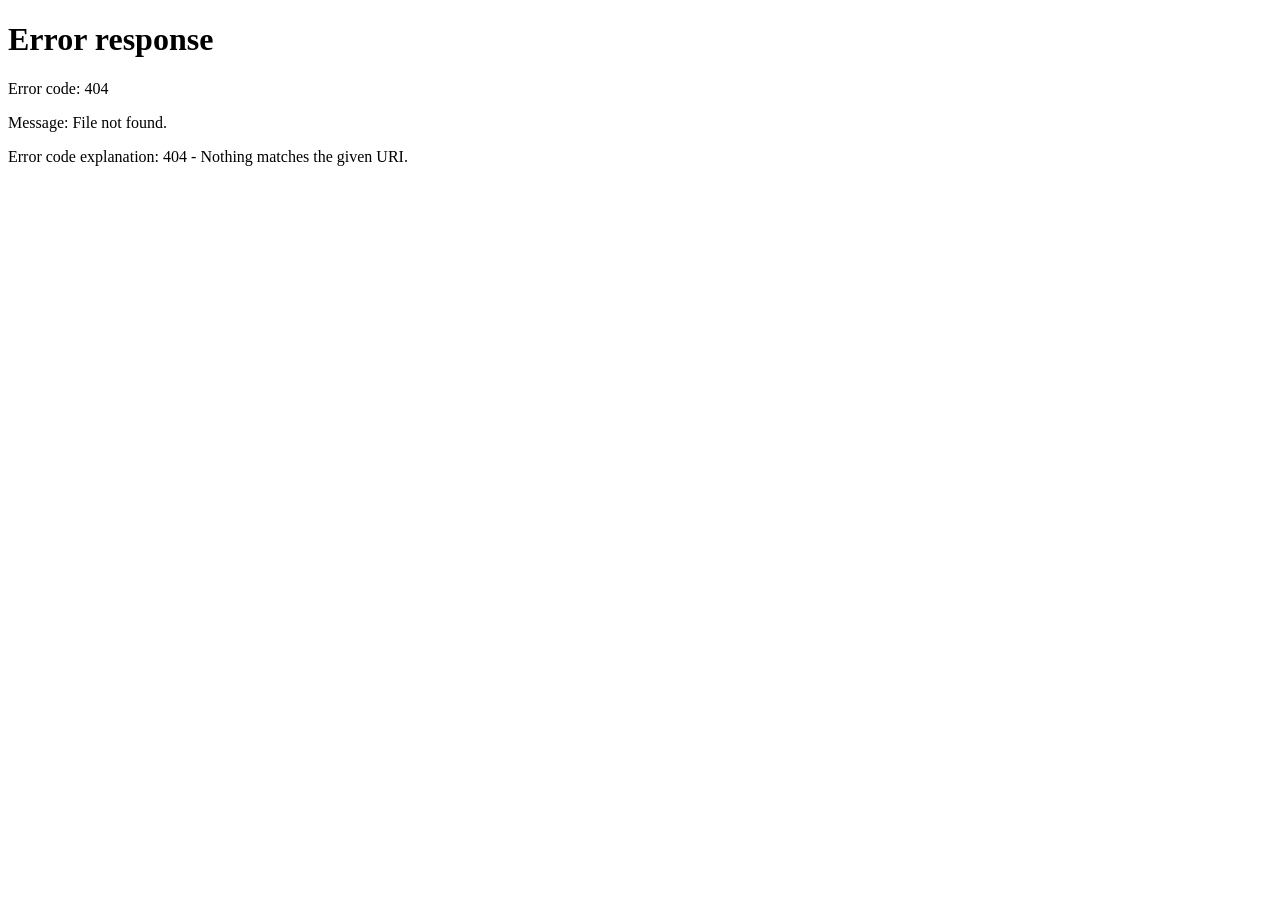
==== web/pages/desert-task.html @ 8a4de7e2 "Initial commit — HRI misinfo study web app" ====
<!DOCTYPE html>
<html lang="en">
<head>
  <meta charset="UTF-8" />
  <meta name="viewport" content="width=device-width, initial-scale=1.0" />
  <title>Desert Survival Task</title>
  <link rel="stylesheet" href="../styles/main.css" />
</head>
<body>
<div class="page">
  <div class="study-header">
    <span class="study-label">Desert Survival Study</span>
    <span class="pid-label" id="pid-display"></span>
  </div>

  <div class="card">
    <div class="placeholder-box">
      [PLACEHOLDER] Desert survival scenario text will go here.
    </div>
    <button class="btn btn-primary" onclick="window.location.href='ranking-initial.html'">Continue</button>
  </div>
</div>

<script src="../scripts/session.js"></script>
<script>
  requireSession('participantId');
  showPID();
</script>
</body>
</html>
---- web/styles/main.css ----
/* HRI Study — Main Stylesheet */
*, *::before, *::after { box-sizing: border-box; margin: 0; padding: 0; }

:root {
  --bg: #F7F5F2;
  --surface: #FFFFFF;
  --ink: #1C1917;
  --muted: #78716C;
  --border: #E2DDD8;
  --accent: #2563EB;
  --accent-hover: #1D4ED8;
  --selected-bg: #EFF6FF;
  --selected-border: #2563EB;
  --radius: 8px;
  --shadow: 0 1px 4px rgba(0,0,0,0.08), 0 1px 2px rgba(0,0,0,0.06);
  --shadow-lifted: 0 6px 20px rgba(0,0,0,0.12);
  --max: 680px;
  --font: 'Inter', system-ui, -apple-system, sans-serif;
}

html, body {
  min-height: 100vh;
  background: var(--bg);
  color: var(--ink);
  font-family: var(--font);
  font-size: 16px;
  line-height: 1.6;
}

/* ── Layout ── */
.page {
  min-height: 100vh;
  display: flex;
  flex-direction: column;
  align-items: center;
  justify-content: center;
  padding: 40px 20px;
}

.card {
  background: var(--surface);
  border: 1px solid var(--border);
  border-radius: var(--radius);
  box-shadow: var(--shadow);
  padding: 40px 44px;
  width: 100%;
  max-width: var(--max);
}

/* ── Header ── */
.study-header {
  width: 100%;
  max-width: var(--max);
  display: flex;
  justify-content: space-between;
  align-items: center;
  margin-bottom: 24px;
  padding-bottom: 14px;
  border-bottom: 1px solid var(--border);
}
.study-label { font-size: 12px; color: var(--muted); letter-spacing: 0.05em; text-transform: uppercase; }
.pid-label   { font-size: 12px; color: var(--muted); font-family: monospace; }

/* ── Typography ── */
h1 { font-size: 22px; font-weight: 600; margin-bottom: 10px; line-height: 1.3; }
.subtitle { font-size: 15px; color: var(--muted); margin-bottom: 32px; line-height: 1.6; }

/* ── Choice cards ── */
.choice-grid {
  display: grid;
  grid-template-columns: 1fr 1fr;
  gap: 16px;
  margin-bottom: 28px;
}

.choice-card {
  border: 2px solid var(--border);
  border-radius: var(--radius);
  padding: 32px 20px;
  text-align: center;
  cursor: pointer;
  transition: border-color 0.15s, background 0.15s, box-shadow 0.15s;
  background: var(--surface);
  user-select: none;
}
.choice-card:hover { border-color: #93C5FD; background: #F8FBFF; box-shadow: var(--shadow-lifted); }
.choice-card.selected { border-color: var(--selected-border); background: var(--selected-bg); }

.choice-label {
  display: block;
  font-size: 13px;
  font-weight: 600;
  letter-spacing: 0.1em;
  text-transform: uppercase;
  color: var(--muted);
  margin-bottom: 10px;
}
.choice-card.selected .choice-label { color: var(--accent); }

.choice-name {
  display: block;
  font-size: 20px;
  font-weight: 600;
  color: var(--ink);
}

.choice-check {
  display: none;
  width: 22px; height: 22px;
  background: var(--accent);
  border-radius: 50%;
  margin: 12px auto 0;
  align-items: center;
  justify-content: center;
  color: white;
  font-size: 13px;
}
.choice-card.selected .choice-check { display: flex; }

/* ── Buttons ── */
.btn {
  display: inline-flex;
  align-items: center;
  justify-content: center;
  padding: 13px 32px;
  font-size: 15px;
  font-weight: 600;
  border-radius: var(--radius);
  border: none;
  cursor: pointer;
  transition: background 0.15s, opacity 0.15s;
  text-decoration: none;
  width: 100%;
}
.btn-primary { background: var(--accent); color: #fff; }
.btn-primary:hover { background: var(--accent-hover); }
.btn-primary:disabled { opacity: 0.35; cursor: not-allowed; }

/* ── Admin / experimenter pages ── */
.admin-page {
  min-height: 100vh;
  display: flex;
  align-items: center;
  justify-content: center;
  background: #111827;
  padding: 40px 20px;
}
.admin-card {
  background: #fff;
  border-radius: 10px;
  padding: 44px;
  width: 100%;
  max-width: 440px;
  box-shadow: 0 8px 32px rgba(0,0,0,0.3);
}
.admin-tag {
  font-size: 11px;
  font-weight: 700;
  letter-spacing: 0.12em;
  text-transform: uppercase;
  color: var(--accent);
  margin-bottom: 20px;
}
.form-group { margin-bottom: 20px; }
.form-label { display: block; font-size: 12px; font-weight: 600; text-transform: uppercase; letter-spacing: 0.08em; color: var(--muted); margin-bottom: 7px; }
.form-input {
  width: 100%;
  padding: 11px 14px;
  font-size: 15px;
  border: 1px solid var(--border);
  border-radius: var(--radius);
  outline: none;
  font-family: var(--font);
  transition: border-color 0.15s;
}
.form-input:focus { border-color: var(--accent); }

.condition-row { display: flex; gap: 10px; }
.condition-btn {
  flex: 1;
  padding: 11px;
  font-size: 14px;
  font-weight: 600;
  border: 2px solid var(--border);
  border-radius: var(--radius);
  background: #fff;
  cursor: pointer;
  color: var(--muted);
  transition: all 0.15s;
}
.condition-btn.selected { border-color: var(--accent); background: var(--selected-bg); color: var(--accent); }

.error-msg { font-size: 13px; color: #DC2626; margin-top: 10px; display: none; }

/* ── Ella interlude ── */
.ella-page { background: #F0F4FF; }

.ella-card {
  background: #fff;
  border-radius: 16px;
  padding: 52px 44px;
  text-align: center;
  max-width: 520px;
  box-shadow: var(--shadow-lifted);
}

.ella-icon {
  width: 96px; height: 96px;
  margin: 0 auto 28px;
  position: relative;
}

.ella-ring {
  position: absolute;
  inset: 0;
  border-radius: 50%;
  border: 3px solid #93C5FD;
  animation: pulse-ring 2s ease-out infinite;
}
.ella-ring:nth-child(2) { animation-delay: 0.6s; }
.ella-ring:nth-child(3) { animation-delay: 1.2s; }

@keyframes pulse-ring {
  0%   { transform: scale(0.9); opacity: 0.8; }
  100% { transform: scale(1.6); opacity: 0; }
}

.ella-avatar {
  position: absolute;
  inset: 8px;
  background: linear-gradient(135deg, #3B82F6, #6366F1);
  border-radius: 50%;
  display: flex;
  align-items: center;
  justify-content: center;
  font-size: 32px;
}

.ella-title { font-size: 26px; font-weight: 700; margin-bottom: 10px; color: var(--ink); }
.ella-sub { font-size: 15px; color: var(--muted); margin-bottom: 36px; line-height: 1.7; }
.ella-dots { display: flex; gap: 8px; justify-content: center; margin-bottom: 36px; }
.ella-dot {
  width: 9px; height: 9px;
  background: #93C5FD;
  border-radius: 50%;
  animation: bounce 1.4s ease-in-out infinite;
}
.ella-dot:nth-child(2) { animation-delay: 0.2s; }
.ella-dot:nth-child(3) { animation-delay: 0.4s; }
@keyframes bounce { 0%,80%,100%{transform:translateY(0)} 40%{transform:translateY(-10px)} }

.experimenter-note {
  font-size: 11px;
  color: #9CA3AF;
  margin-top: 18px;
  font-style: italic;
}

/* ── End page ── */
.end-icon { font-size: 52px; text-align: center; margin-bottom: 20px; }
.end-title { font-size: 26px; font-weight: 700; text-align: center; margin-bottom: 10px; }
.end-sub { font-size: 15px; color: var(--muted); text-align: center; margin-bottom: 0; }

/* ── Placeholder ── */
.placeholder-box {
  background: #FEF9C3;
  border: 1px dashed #CA8A04;
  border-radius: var(--radius);
  padding: 24px;
  margin-bottom: 28px;
  font-size: 14px;
  color: #713F12;
  text-align: center;
}
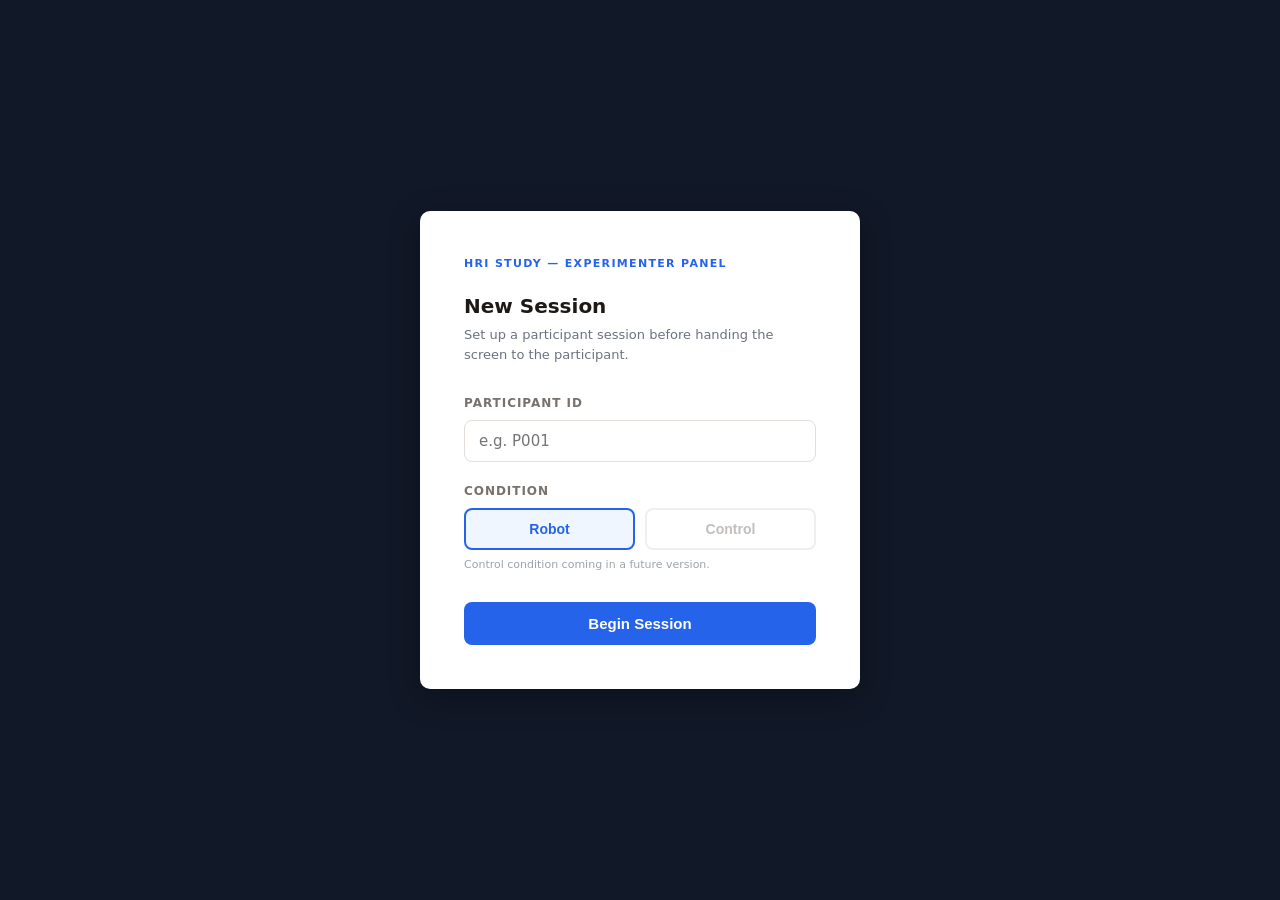
==== commit 40992060: "Add scenario text to desert-task; two-step Ready/Continue flow on Ella interlude" ====
--- a/web/pages/desert-task.html
+++ b/web/pages/desert-task.html
@@ -14,8 +14,17 @@
   </div>
 
   <div class="card">
-    <div class="placeholder-box">
-      [PLACEHOLDER] Desert survival scenario text will go here.
+    <p style="font-size:15px; line-height:1.7; color:#374151; margin-bottom:20px;">
+      Imagine you have been shipwrecked on a deserted tropical island in a large island chain.
+      Search parties are looking for you, but it may be several days before you are spotted.
+      <strong>You can only choose one of the following items to help you survive until rescue arrives.</strong>
+    </p>
+    <p style="font-size:15px; line-height:1.7; color:#374151; margin-bottom:24px;">
+      Based on your intuition, which is the more essential item?
+    </p>
+    <div style="display:flex; gap:16px; justify-content:center; margin-bottom:28px; flex-wrap:wrap;">
+      <div style="background:#F3F4F6; border-radius:10px; padding:16px 24px; font-weight:600; font-size:15px; color:#1F2937; text-align:center;">🔪 Steel Survival Knife</div>
+      <div style="background:#F3F4F6; border-radius:10px; padding:16px 24px; font-weight:600; font-size:15px; color:#1F2937; text-align:center;">🪞 High-Reflectivity Signal Mirror</div>
     </div>
     <button class="btn btn-primary" onclick="window.location.href='ranking-initial.html'">Continue</button>
   </div>
